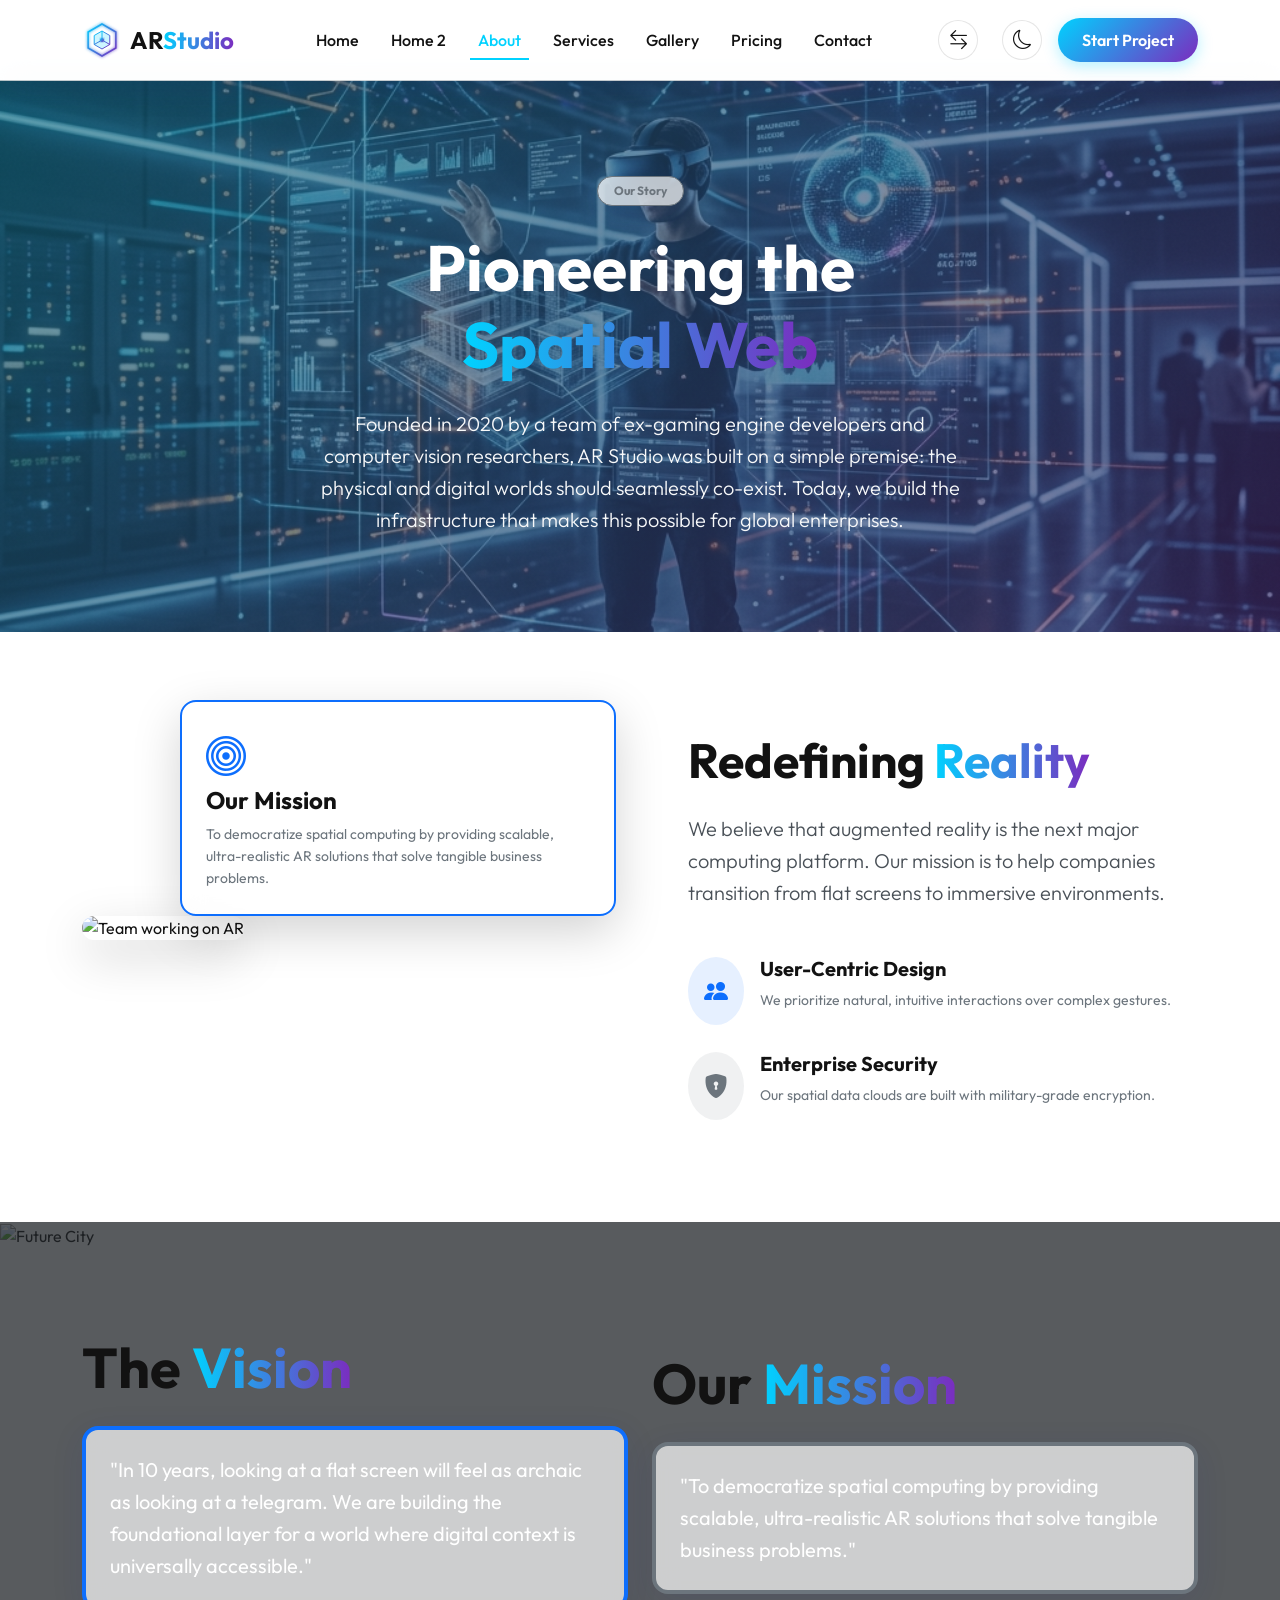
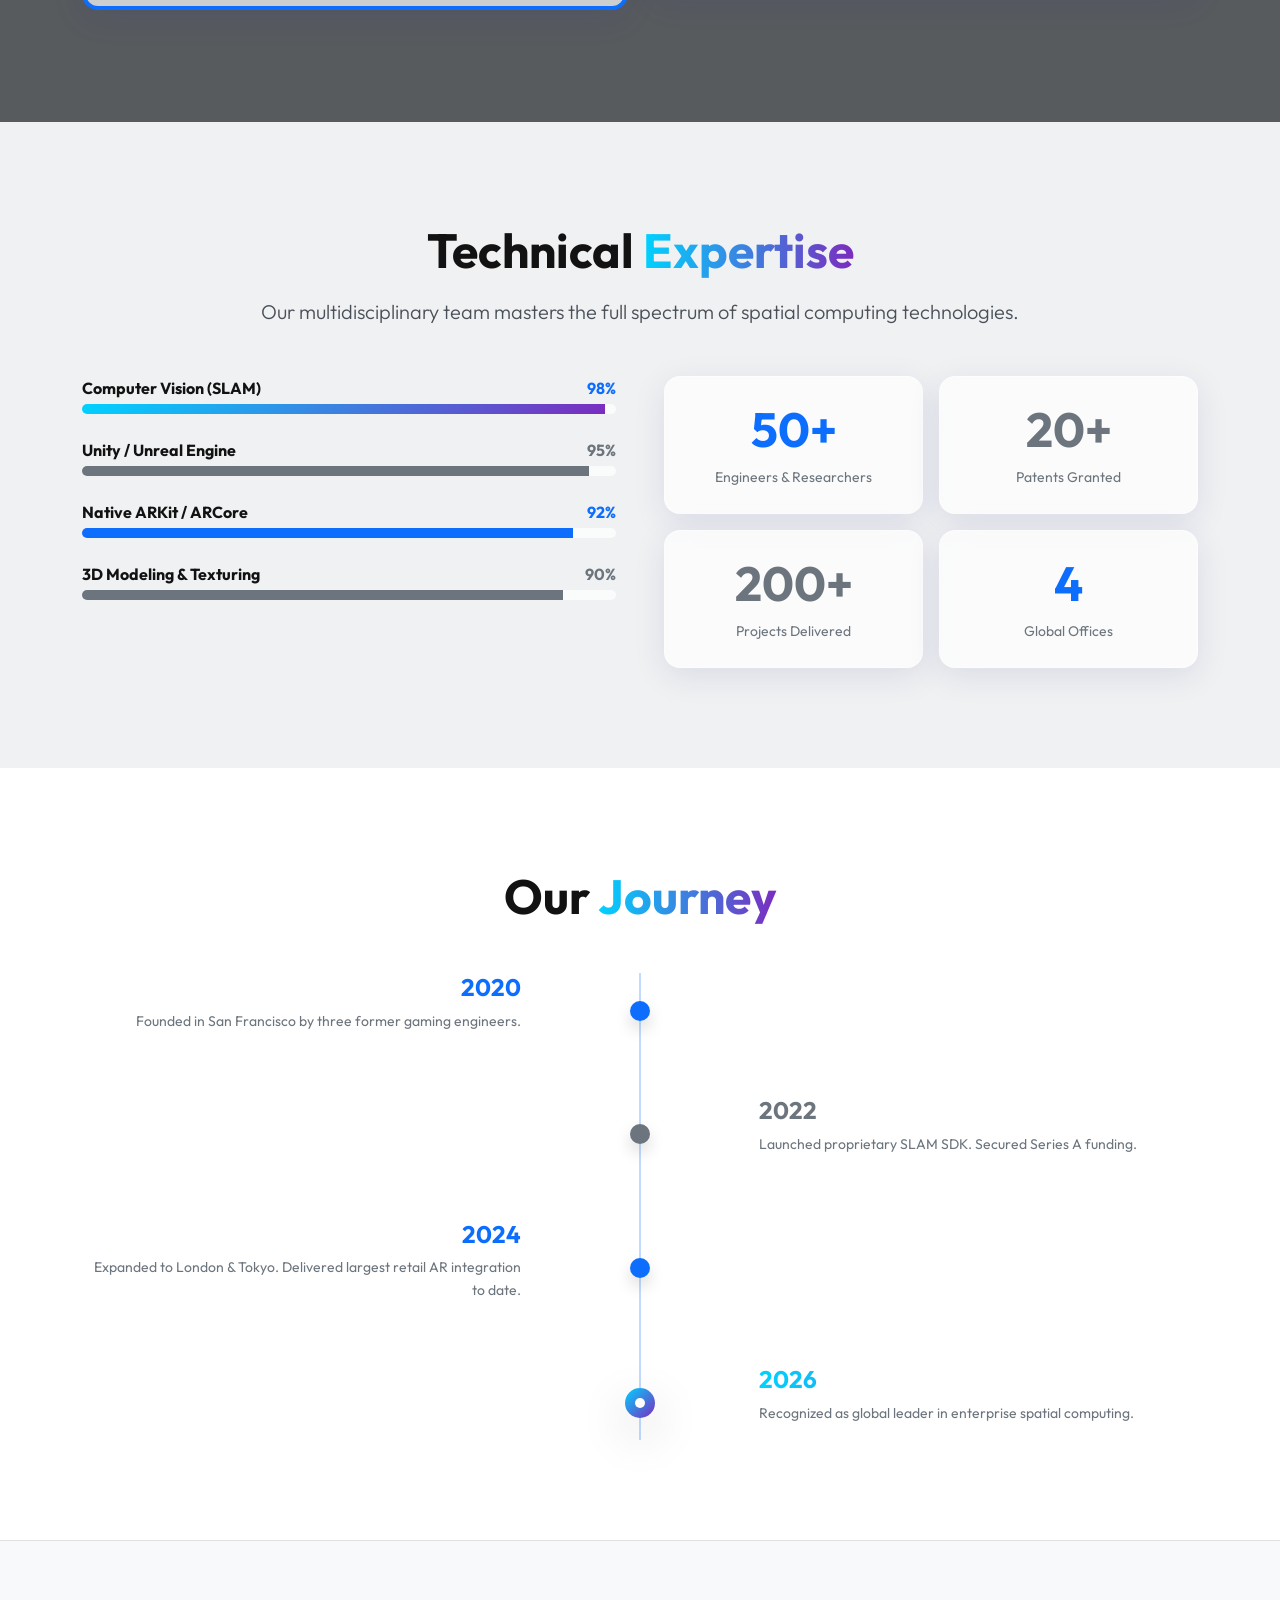
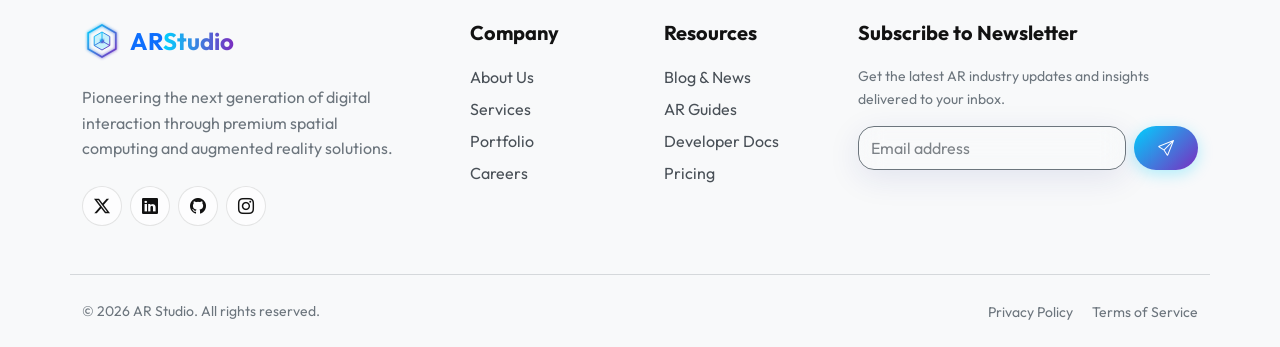
==== about.html @ 0c31b2eb "first commit" ====
<!DOCTYPE html>
<html lang="en" data-theme="dark">
<head>
    <meta charset="UTF-8">
    <meta name="viewport" content="width=device-width, initial-scale=1.0">
    <title>About Us | AR Studio</title>
    <link id="bootstrap-css" href="https://cdn.jsdelivr.net/npm/bootstrap@5.3.2/dist/css/bootstrap.min.css" rel="stylesheet">
    <link href="https://cdn.jsdelivr.net/npm/bootstrap-icons@1.11.1/font/bootstrap-icons.css" rel="stylesheet">
    <link href="assets/css/style.css" rel="stylesheet">
</head>
<body>

    <!-- Header -->
    <nav class="navbar navbar-expand-xl fixed-top scrolled">
        <div class="container">
            <a class="navbar-brand d-flex align-items-center gap-2" href="index.html">
                <img src="assets/images/logo.svg" alt="AR Studio Logo" width="40" height="40">
                <span class="fw-bold fs-4">AR<span class="text-gradient">Studio</span></span>
            </a>
            <button class="navbar-toggler btn-outline-glass border-0" type="button" data-bs-toggle="offcanvas" data-bs-target="#mobileMenu">
                <i class="bi bi-list fs-2 text-primary"></i>
            </button>
            
            <div class="collapse navbar-collapse d-none d-xl-flex" id="navbarNav">
                <ul class="navbar-nav mx-auto gap-3">
                    <li class="nav-item"><a class="nav-link" href="index.html">Home</a></li>
                    <li class="nav-item"><a class="nav-link" href="home-2.html">Home 2</a></li>
                    <li class="nav-item"><a class="nav-link" href="about.html">About</a></li>
                    <li class="nav-item"><a class="nav-link" href="services.html">Services</a></li>
                    <li class="nav-item"><a class="nav-link" href="gallery.html">Gallery</a></li>
                    <li class="nav-item"><a class="nav-link" href="pricing.html">Pricing</a></li>
                    <li class="nav-item"><a class="nav-link" href="contact.html">Contact</a></li>
                </ul>
                <div class="d-flex align-items-center gap-3">
                    <button class="theme-toggle me-2" id="rtl-toggle" aria-label="Toggle RTL" title="Toggle RTL"><i class="bi bi-arrow-left-right"></i></button>
                    <button class="theme-toggle" id="theme-toggle" aria-label="Toggle Theme">
                        <i class="bi bi-sun" id="theme-icon"></i>
                    </button>
                    <a href="booking.html" class="btn btn-primary-gradient">Start Project</a>
                </div>
            </div>
        </div>
    </nav>

    <!-- Section 1: Hero / Story -->
    <section class="position-relative d-flex align-items-center py-5" style="min-height: 60vh; margin-top: 80px;">
        <div class="position-absolute w-100 h-100 top-0 start-0 z-0">
            <img src="assets/images/about-hero-bg.png" class="w-100 h-100 object-fit-cover" alt="Augmented Reality Background">
            <div class="position-absolute top-0 start-0 w-100 h-100 bg-dark opacity-50"></div>
            <div class="position-absolute top-0 start-0 w-100 h-100 bg-gradient-primary opacity-25 mix-blend-overlay"></div>
        </div>
        <div class="container position-relative z-1 py-5">
            <div class="row justify-content-center text-center">
                <div class="col-lg-8 animate-on-scroll">
                    <div class="badge border border-secondary text-secondary rounded-pill px-3 py-2 mb-4 glass-card d-inline-block">
                        Our Story
                    </div>
                    <h1 class="display-3 fw-bold mb-4 text-white">
                        Pioneering the <br> <span class="text-gradient">Spatial Web</span>
                    </h1>
                    <p class="lead text-light mb-0 px-lg-5">
                        Founded in 2020 by a team of ex-gaming engine developers and computer vision researchers, AR Studio was built on a simple premise: the physical and digital worlds should seamlessly co-exist. Today, we build the infrastructure that makes this possible for global enterprises.
                    </p>
                </div>
            </div>
        </div>
    </section>

    <!-- Section 2: Mission -->
    <section class="section-padding">
        <div class="container">
            <div class="row align-items-center g-5">
                <div class="col-lg-6 position-relative animate-on-scroll">
                    <img src="https://picsum.photos/seed/mission1/600/700" class="img-fluid rounded-5 shadow-lg w-100" style="height: 450px; object-fit: cover;" alt="Team working on AR">
                    <div class="position-absolute bottom-0 end-0 glass-card p-4 rounded-4 mb-4 me-4 border-primary border-2 w-75 shadow-lg">
                        <i class="bi bi-bullseye fs-1 text-primary mb-3"></i>
                        <h4 class="fw-bold">Our Mission</h4>
                        <p class="text-secondary mb-0 small">To democratize spatial computing by providing scalable, ultra-realistic AR solutions that solve tangible business problems.</p>
                    </div>
                </div>
                <div class="col-lg-6 ps-lg-5 animate-on-scroll" style="transition-delay: 0.2s">
                    <h2 class="display-5 fw-bold mb-4">Redefining <span class="text-gradient">Reality</span></h2>
                    <p class="lead mb-4">We believe that augmented reality is the next major computing platform. Our mission is to help companies transition from flat screens to immersive environments.</p>
                    
                    <div class="d-flex flex-column gap-4 mt-5">
                        <div class="d-flex align-items-start gap-3">
                            <div class="bg-primary bg-opacity-10 text-primary p-3 rounded-circle">
                                <i class="bi bi-people-fill fs-4"></i>
                            </div>
                            <div>
                                <h5 class="fw-bold">User-Centric Design</h5>
                                <p class="text-secondary small">We prioritize natural, intuitive interactions over complex gestures.</p>
                            </div>
                        </div>
                        <div class="d-flex align-items-start gap-3">
                            <div class="bg-secondary bg-opacity-10 text-secondary p-3 rounded-circle">
                                <i class="bi bi-shield-lock-fill fs-4"></i>
                            </div>
                            <div>
                                <h5 class="fw-bold">Enterprise Security</h5>
                                <p class="text-secondary small">Our spatial data clouds are built with military-grade encryption.</p>
                            </div>
                        </div>
                    </div>
                </div>
            </div>
        </div>
    </section>

    <!-- Section 3: Vision -->
    <section class="py-0 position-relative">
        <div class="w-100 position-relative" style="height: 500px;">
            <img src="https://picsum.photos/seed/visionbg/1920/800" class="w-100 h-100 object-fit-cover" alt="Future City">
            <div class="position-absolute top-0 start-0 w-100 h-100 bg-dark opacity-75"></div>
            
            <div class="container h-100 position-absolute top-0 start-50 translate-middle-x z-1">
                <div class="row h-100 align-items-center">
                    <div class="col-lg-6 animate-on-scroll">
                        <h2 class="display-4 fw-bold mb-4">The <span class="text-gradient">Vision</span></h2>
                        <div class="glass-card p-4 border-start border-4 border-primary rounded-end-4 bg-opacity-75">
                            <p class="fs-5 mb-0 text-white">"In 10 years, looking at a flat screen will feel as archaic as looking at a telegram. We are building the foundational layer for a world where digital context is universally accessible."</p>
                        </div>
                    </div>
                    <div class="col-lg-6 animate-on-scroll" style="transition-delay: 0.2s">
                        <h2 class="display-4 fw-bold mb-4">Our <span class="text-gradient">Mission</span></h2>
                        <div class="glass-card p-4 border-start border-4 border-secondary rounded-end-4 bg-opacity-75">
                            <p class="fs-5 mb-0 text-white">"To democratize spatial computing by providing scalable, ultra-realistic AR solutions that solve tangible business problems."</p>
                        </div>
                    </div>
                </div>
            </div>
        </div>
    </section>

    <!-- Section 4: Technical Expertise -->
    <section class="section-padding bg-secondary bg-opacity-10">
        <div class="container">
            <div class="text-center mb-5 animate-on-scroll">
                <h2 class="display-5 fw-bold mb-3">Technical <span class="text-gradient">Expertise</span></h2>
                <p class="lead w-lg-50 mx-auto">Our multidisciplinary team masters the full spectrum of spatial computing technologies.</p>
            </div>
            
            <div class="row g-5">
                <div class="col-lg-6 animate-on-scroll">
                    <!-- Progress Bars -->
                    <div class="mb-4">
                        <div class="d-flex justify-content-between mb-1">
                            <span class="fw-bold">Computer Vision (SLAM)</span>
                            <span class="text-primary fw-bold">98%</span>
                        </div>
                        <div class="progress" style="height: 10px; background-color: var(--glass-bg);">
                            <div class="progress-bar bg-gradient-primary" role="progressbar" style="width: 98%" aria-valuenow="98" aria-valuemin="0" aria-valuemax="100"></div>
                        </div>
                    </div>
                    
                    <div class="mb-4">
                        <div class="d-flex justify-content-between mb-1">
                            <span class="fw-bold">Unity / Unreal Engine</span>
                            <span class="text-secondary fw-bold">95%</span>
                        </div>
                        <div class="progress" style="height: 10px; background-color: var(--glass-bg);">
                            <div class="progress-bar bg-secondary" role="progressbar" style="width: 95%" aria-valuenow="95" aria-valuemin="0" aria-valuemax="100"></div>
                        </div>
                    </div>
                    
                    <div class="mb-4">
                        <div class="d-flex justify-content-between mb-1">
                            <span class="fw-bold">Native ARKit / ARCore</span>
                            <span class="text-primary fw-bold">92%</span>
                        </div>
                        <div class="progress" style="height: 10px; background-color: var(--glass-bg);">
                            <div class="progress-bar bg-primary" role="progressbar" style="width: 92%" aria-valuenow="92" aria-valuemin="0" aria-valuemax="100"></div>
                        </div>
                    </div>
                    
                    <div class="mb-4">
                        <div class="d-flex justify-content-between mb-1">
                            <span class="fw-bold">3D Modeling & Texturing</span>
                            <span class="text-secondary fw-bold">90%</span>
                        </div>
                        <div class="progress" style="height: 10px; background-color: var(--glass-bg);">
                            <div class="progress-bar bg-secondary" role="progressbar" style="width: 90%" aria-valuenow="90" aria-valuemin="0" aria-valuemax="100"></div>
                        </div>
                    </div>
                </div>
                
                <div class="col-lg-6 animate-on-scroll" style="transition-delay: 0.2s">
                    <div class="row g-3">
                        <div class="col-6">
                            <div class="glass-card p-4 text-center h-100 rounded-4">
                                <h2 class="display-5 fw-bold text-primary mb-2">50+</h2>
                                <p class="text-secondary small mb-0">Engineers & Researchers</p>
                            </div>
                        </div>
                        <div class="col-6">
                            <div class="glass-card p-4 text-center h-100 rounded-4">
                                <h2 class="display-5 fw-bold text-secondary mb-2">20+</h2>
                                <p class="text-secondary small mb-0">Patents Granted</p>
                            </div>
                        </div>
                        <div class="col-6">
                            <div class="glass-card p-4 text-center h-100 rounded-4">
                                <h2 class="display-5 fw-bold text-secondary mb-2">200+</h2>
                                <p class="text-secondary small mb-0">Projects Delivered</p>
                            </div>
                        </div>
                        <div class="col-6">
                            <div class="glass-card p-4 text-center h-100 rounded-4">
                                <h2 class="display-5 fw-bold text-primary mb-2">4</h2>
                                <p class="text-secondary small mb-0">Global Offices</p>
                            </div>
                        </div>
                    </div>
                </div>
            </div>
        </div>
    </section>

    <!-- Section 5: Company Timeline -->
    <section class="section-padding">
        <div class="container">
            <div class="text-center mb-5 animate-on-scroll">
                <h2 class="display-5 fw-bold mb-3">Our <span class="text-gradient">Journey</span></h2>
            </div>
            
            <div class="position-relative w-lg-75 mx-auto">
                <!-- Vertical Line -->
                <div class="position-absolute top-0 start-50 translate-middle-x h-100 bg-primary opacity-25" style="width: 2px;"></div>
                
                <!-- Timeline Items -->
                <div class="row mb-5 align-items-center animate-on-scroll">
                    <div class="col-5 text-end pe-4">
                        <h4 class="fw-bold text-primary">2020</h4>
                        <p class="text-secondary small">Founded in San Francisco by three former gaming engineers.</p>
                    </div>
                    <div class="col-2 text-center position-relative">
                        <div class="bg-primary rounded-circle position-absolute top-50 start-50 translate-middle shadow" style="width: 20px; height: 20px; z-index: 2;"></div>
                    </div>
                    <div class="col-5 ps-4">
                        <!-- Empty -->
                    </div>
                </div>
                
                <div class="row mb-5 align-items-center animate-on-scroll">
                    <div class="col-5 pe-4 text-end">
                        <!-- Empty -->
                    </div>
                    <div class="col-2 text-center position-relative">
                        <div class="bg-secondary rounded-circle position-absolute top-50 start-50 translate-middle shadow" style="width: 20px; height: 20px; z-index: 2;"></div>
                    </div>
                    <div class="col-5 ps-4">
                        <h4 class="fw-bold text-secondary">2022</h4>
                        <p class="text-secondary small">Launched proprietary SLAM SDK. Secured Series A funding.</p>
                    </div>
                </div>
                
                <div class="row mb-5 align-items-center animate-on-scroll">
                    <div class="col-5 text-end pe-4">
                        <h4 class="fw-bold text-primary">2024</h4>
                        <p class="text-secondary small">Expanded to London & Tokyo. Delivered largest retail AR integration to date.</p>
                    </div>
                    <div class="col-2 text-center position-relative">
                        <div class="bg-primary rounded-circle position-absolute top-50 start-50 translate-middle shadow" style="width: 20px; height: 20px; z-index: 2;"></div>
                    </div>
                    <div class="col-5 ps-4">
                        <!-- Empty -->
                    </div>
                </div>
                
                <div class="row align-items-center animate-on-scroll">
                    <div class="col-5 pe-4 text-end">
                        <!-- Empty -->
                    </div>
                    <div class="col-2 text-center position-relative">
                        <div class="bg-gradient-primary rounded-circle position-absolute top-50 start-50 translate-middle shadow-lg" style="width: 30px; height: 30px; z-index: 2;">
                            <div class="bg-white rounded-circle position-absolute top-50 start-50 translate-middle" style="width: 10px; height: 10px;"></div>
                        </div>
                    </div>
                    <div class="col-5 ps-4">
                        <h4 class="fw-bold text-gradient">2026</h4>
                        <p class="text-secondary small">Recognized as global leader in enterprise spatial computing.</p>
                    </div>
                </div>
            </div>
        </div>
    </section>

    <!-- Footer (Same as index.html) -->
    <footer>
        <div class="container">
            <div class="row g-5 mb-5">
                <div class="col-lg-4">
                    <a class="d-flex align-items-center gap-2 text-decoration-none mb-4" href="index.html">
                        <img src="assets/images/logo.svg" alt="AR Studio Logo" width="40" height="40">
                        <span class="fw-bold fs-4 text-primary">AR<span class="text-gradient">Studio</span></span>
                    </a>
                    <p class="text-secondary mb-4 pe-lg-4">Pioneering the next generation of digital interaction through premium spatial computing and augmented reality solutions.</p>
                    <div class="social-icons d-flex gap-2">
                        <a href="#"><i class="bi bi-twitter-x"></i></a>
                        <a href="#"><i class="bi bi-linkedin"></i></a>
                        <a href="#"><i class="bi bi-github"></i></a>
                        <a href="#"><i class="bi bi-instagram"></i></a>
                    </div>
                </div>
                
                <div class="col-lg-2 col-md-4">
                    <h5 class="footer-title">Company</h5>
                    <ul class="list-unstyled d-flex flex-column gap-2">
                        <li><a href="about.html" class="text-decoration-none">About Us</a></li>
                        <li><a href="services.html" class="text-decoration-none">Services</a></li>
                        <li><a href="gallery.html" class="text-decoration-none">Portfolio</a></li>
                        <li><a href="contact.html" class="text-decoration-none">Careers</a></li>
                    </ul>
                </div>
                
                <div class="col-lg-2 col-md-4">
                    <h5 class="footer-title">Resources</h5>
                    <ul class="list-unstyled d-flex flex-column gap-2">
                        <li><a href="blog.html" class="text-decoration-none">Blog & News</a></li>
                        <li><a href="#" class="text-decoration-none">AR Guides</a></li>
                        <li><a href="#" class="text-decoration-none">Developer Docs</a></li>
                        <li><a href="pricing.html" class="text-decoration-none">Pricing</a></li>
                    </ul>
                </div>
                
                <div class="col-lg-4 col-md-4">
                    <h5 class="footer-title">Subscribe to Newsletter</h5>
                    <p class="text-secondary small mb-3">Get the latest AR industry updates and insights delivered to your inbox.</p>
                    <form class="d-flex gap-2">
                        <input type="email" class="form-control bg-transparent text-primary glass-card border-secondary" placeholder="Email address" required>
                        <button type="submit" class="btn btn-primary-gradient"><i class="bi bi-send"></i></button>
                    </form>
                </div>
            </div>
            
            <div class="row py-4 border-top border-secondary border-opacity-25 align-items-center">
                <div class="col-md-6 text-center text-md-start">
                    <p class="text-secondary small mb-0">&copy; 2026 AR Studio. All rights reserved.</p>
                </div>
                <div class="col-md-6 text-center text-md-end mt-3 mt-md-0">
                    <a href="#" class="text-secondary small text-decoration-none me-3">Privacy Policy</a>
                    <a href="#" class="text-secondary small text-decoration-none">Terms of Service</a>
                </div>
            </div>
        </div>
    </footer>

    <!-- Back to Top Button -->
    <a href="#" class="back-to-top d-flex align-items-center justify-content-center text-decoration-none">
        <i class="bi bi-arrow-up"></i>
    </a>

    <script src="https://cdn.jsdelivr.net/npm/bootstrap@5.3.2/dist/js/bootstrap.bundle.min.js"></script>
    <script src="assets/js/main.js"></script>
</body>
</html>
---- assets/css/style.css ----
/* Google Fonts: Outfit */
@import url('https://fonts.googleapis.com/css2?family=Outfit:wght@300;400;500;600;700;800&display=swap');

:root {
  /* Brand Colors */
  --primary-color: #00d2ff; /* Electric Blue */
  --primary-hover: #00b4d8;
  --secondary-color: #7b2cbf; /* Violet / Purple */
  --secondary-hover: #5a189a;
  
  /* Light Mode */
  --bg-primary: #ffffff;
  --bg-secondary: #f8f9fa;
  --bg-tertiary: #e9ecef;
  --text-primary: #121212;
  --text-secondary: #495057;
  --text-muted: #868e96;
  --border-color: rgba(0, 0, 0, 0.1);
  
  /* Glassmorphism Light */
  --glass-bg: rgba(255, 255, 255, 0.7);
  --glass-border: rgba(255, 255, 255, 0.4);
  --glass-shadow: 0 8px 32px 0 rgba(31, 38, 135, 0.1);
  
  /* Gradients */
  --gradient-primary: linear-gradient(135deg, var(--primary-color) 0%, var(--secondary-color) 100%);
  --gradient-text: linear-gradient(to right, var(--primary-color), var(--secondary-color));
}

[data-theme="dark"] {
  /* Dark Mode */
  --bg-primary: #0a0e17;
  --bg-secondary: #131b2c;
  --bg-tertiary: #1c263c;
  --text-primary: #ffffff;
  --text-secondary: #ced4da;
  --text-muted: #6c757d;
  --border-color: rgba(255, 255, 255, 0.1);
  
  /* Glassmorphism Dark */
  --glass-bg: rgba(19, 27, 44, 0.6);
  --glass-border: rgba(255, 255, 255, 0.05);
  --glass-shadow: 0 8px 32px 0 rgba(0, 0, 0, 0.5);
}

body {
  font-family: 'Outfit', sans-serif;
  background-color: var(--bg-primary);
  color: var(--text-primary);
  transition: background-color 0.3s ease, color 0.3s ease;
  overflow-x: hidden;
}

h1, h2, h3, h4, h5, h6 {
  font-weight: 700;
  color: var(--text-primary);
}

p {
  color: var(--text-secondary);
  line-height: 1.6;
}

a {
  color: var(--primary-color);
  text-decoration: none;
  transition: all 0.3s ease;
}

a:hover {
  color: var(--primary-hover);
}

/* Utilities */
.text-gradient {
  background: var(--gradient-text);
  -webkit-background-clip: text;
  -webkit-text-fill-color: transparent;
  background-clip: text;
  color: transparent;
}

.bg-gradient-primary {
  background: var(--gradient-primary) !important;
  color: white !important;
}

.glass-card {
  background: var(--glass-bg);
  backdrop-filter: blur(12px);
  -webkit-backdrop-filter: blur(12px);
  border: 1px solid var(--glass-border);
  box-shadow: var(--glass-shadow);
  border-radius: 16px;
  transition: transform 0.3s ease, box-shadow 0.3s ease;
}

.glass-card:hover {
  transform: translateY(-5px);
  box-shadow: 0 15px 45px 0 rgba(0, 0, 0, 0.15);
}

.section-padding {
  padding: 100px 0;
}

/* Header & Navbar */
.navbar {
  transition: all 0.4s ease;
  background: var(--glass-bg);
  backdrop-filter: blur(15px);
  -webkit-backdrop-filter: blur(15px);
  border-bottom: 1px solid var(--border-color);
  padding: 15px 0;
  box-shadow: var(--glass-shadow);
}

.navbar.scrolled {
  padding: 10px 0;
}

.navbar-brand svg {
  height: 40px;
  width: auto;
}

.nav-link {
  color: var(--text-primary) !important;
  font-weight: 500;
  position: relative;
}

.nav-link::after {
  content: '';
  position: absolute;
  width: 0;
  height: 2px;
  bottom: 0;
  left: 0;
  background-color: var(--primary-color);
  transition: width 0.3s ease;
}

.nav-link:hover::after, .nav-link.active::after {
  width: 100%;
}

.nav-link.active {
  color: var(--primary-color) !important;
}

/* Buttons */
.btn-primary-gradient {
  background: var(--gradient-primary);
  color: white;
  border: none;
  border-radius: 30px;
  padding: 10px 24px;
  font-weight: 600;
  transition: all 0.3s ease;
  box-shadow: 0 4px 15px rgba(0, 210, 255, 0.3);
}

.btn-primary-gradient:hover {
  transform: scale(1.05);
  box-shadow: 0 6px 20px rgba(123, 44, 191, 0.4);
  color: white;
}

.btn-outline-glass {
  background: transparent;
  color: var(--text-primary);
  border: 1px solid var(--primary-color);
  border-radius: 30px;
  padding: 10px 24px;
  font-weight: 600;
  transition: all 0.3s ease;
}

.btn-outline-glass:hover {
  background: var(--primary-color);
  color: white;
}

/* Theme Toggle */
.theme-toggle {
  background: transparent;
  border: none;
  color: var(--text-primary);
  font-size: 1.2rem;
  cursor: pointer;
  display: flex;
  align-items: center;
  justify-content: center;
  width: 40px;
  height: 40px;
  border-radius: 50%;
  background: var(--glass-bg);
  border: 1px solid var(--border-color);
}

/* Footer */
footer {
  background-color: var(--bg-secondary);
  border-top: 1px solid var(--border-color);
  padding-top: 80px;
}

footer .footer-title {
  color: var(--text-primary);
  font-weight: 700;
  margin-bottom: 20px;
}

footer ul li a {
  color: var(--text-secondary);
  transition: color 0.3s ease;
}

footer ul li a:hover {
  color: var(--primary-color);
  padding-left: 5px;
}

.social-icons a {
  display: inline-flex;
  align-items: center;
  justify-content: center;
  width: 40px;
  height: 40px;
  border-radius: 50%;
  background: var(--glass-bg);
  color: var(--text-primary);
  border: 1px solid var(--border-color);
  transition: all 0.3s ease;
}

.social-icons a:hover {
  background: var(--primary-color);
  color: white;
  transform: translateY(-3px);
}

/* Animations */
.animate-on-scroll {
  opacity: 0;
  transform: translateY(30px);
  transition: opacity 0.6s ease-out, transform 0.6s ease-out;
}

.animate-on-scroll.is-visible {
  opacity: 1;
  transform: translateY(0);
}

/* Floating Image */
.floating-img {
  animation: float 6s ease-in-out infinite;
}

@keyframes float {
  0% { transform: translateY(0px); }
  50% { transform: translateY(-20px); }
  100% { transform: translateY(0px); }
}

/* Custom Scrollbar */
::-webkit-scrollbar {
  width: 10px;
}

::-webkit-scrollbar-track {
  background: var(--bg-secondary);
}

::-webkit-scrollbar-thumb {
  background: var(--primary-color);
  border-radius: 5px;
}

::-webkit-scrollbar-thumb:hover {
  background: var(--secondary-color);
}

/* Responsive adjustments */
@media (max-width: 991px) {
  .offcanvas {
    background-color: var(--bg-primary);
  }
  .navbar-nav .nav-link {
    padding: 15px 0;
    border-bottom: 1px solid var(--border-color);
  }
}

/* Back to Top Button */
.back-to-top {
  position: fixed;
  visibility: hidden;
  opacity: 0;
  right: 30px;
  bottom: 30px;
  z-index: 996;
  width: 50px;
  height: 50px;
  border-radius: 50%;
  transition: all 0.4s;
  background: var(--gradient-primary);
  color: white !important;
  font-size: 24px;
  box-shadow: 0 4px 15px rgba(0, 210, 255, 0.3);
}

.back-to-top.active {
  visibility: visible;
  opacity: 1;
}

.back-to-top:hover {
  transform: translateY(-5px);
  color: white !important;
  box-shadow: 0 6px 20px rgba(123, 44, 191, 0.4);
}

/* Custom Input Placeholder */
.form-control.custom-input-light::placeholder {
  color: rgba(255, 255, 255, 0.7) !important;
}
.form-control.custom-input-light {
  color: #ffffff !important;
}

/* Fix Navbar Brand Text Color for Dark Mode */
.navbar-brand, .navbar-brand:hover, .navbar-brand:focus {
  color: var(--text-primary) !important;
}

/* Global fix for transparent input placeholders */
.form-control.bg-transparent:not(.custom-input-light)::placeholder {
  color: var(--text-secondary) !important;
  opacity: 0.7 !important;
}
.form-control.bg-transparent {
  color: var(--text-primary) !important;

/* Theme-adaptive Table Styles */
.table, .table td, .table th {
    color: var(--text-primary) !important;
    background-color: transparent !important;
}
.table-hover tbody tr:hover td, .table-hover tbody tr:hover th {
    background-color: var(--border-color) !important;
    color: var(--text-primary) !important;
}
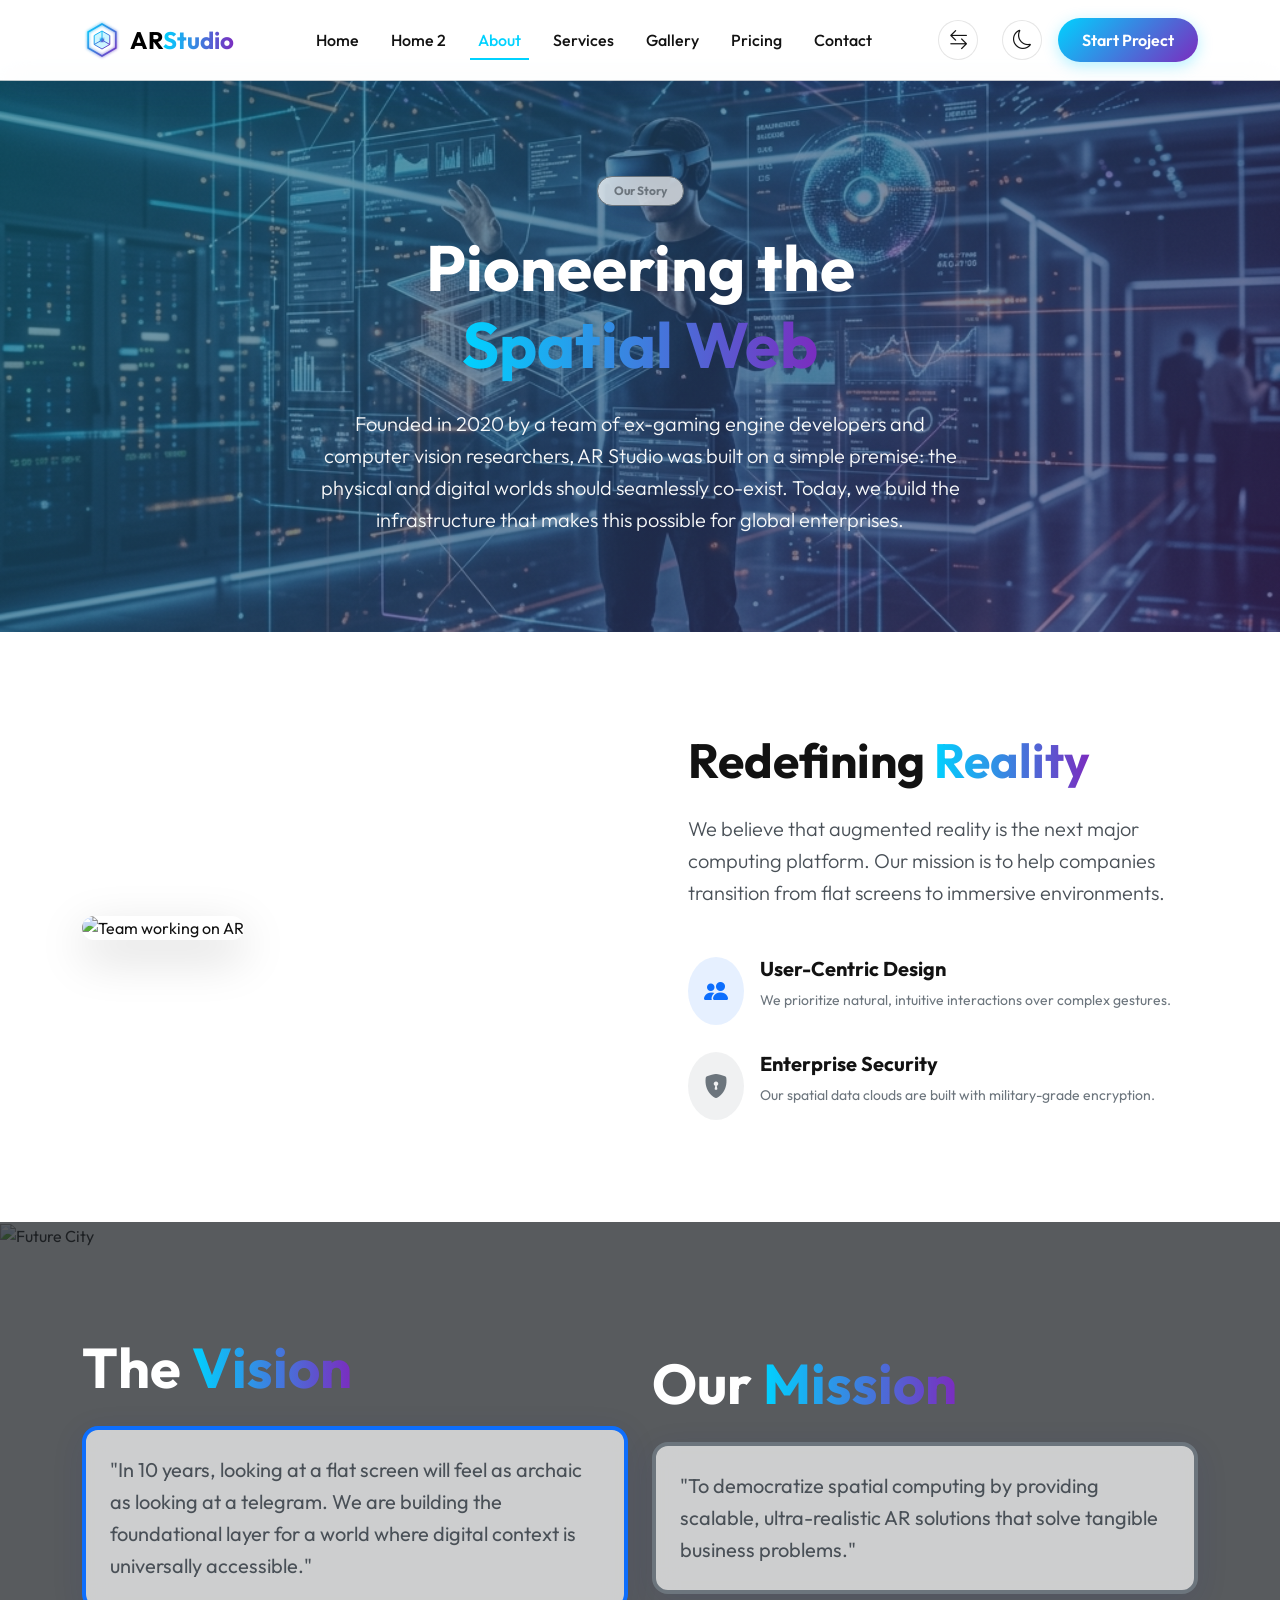
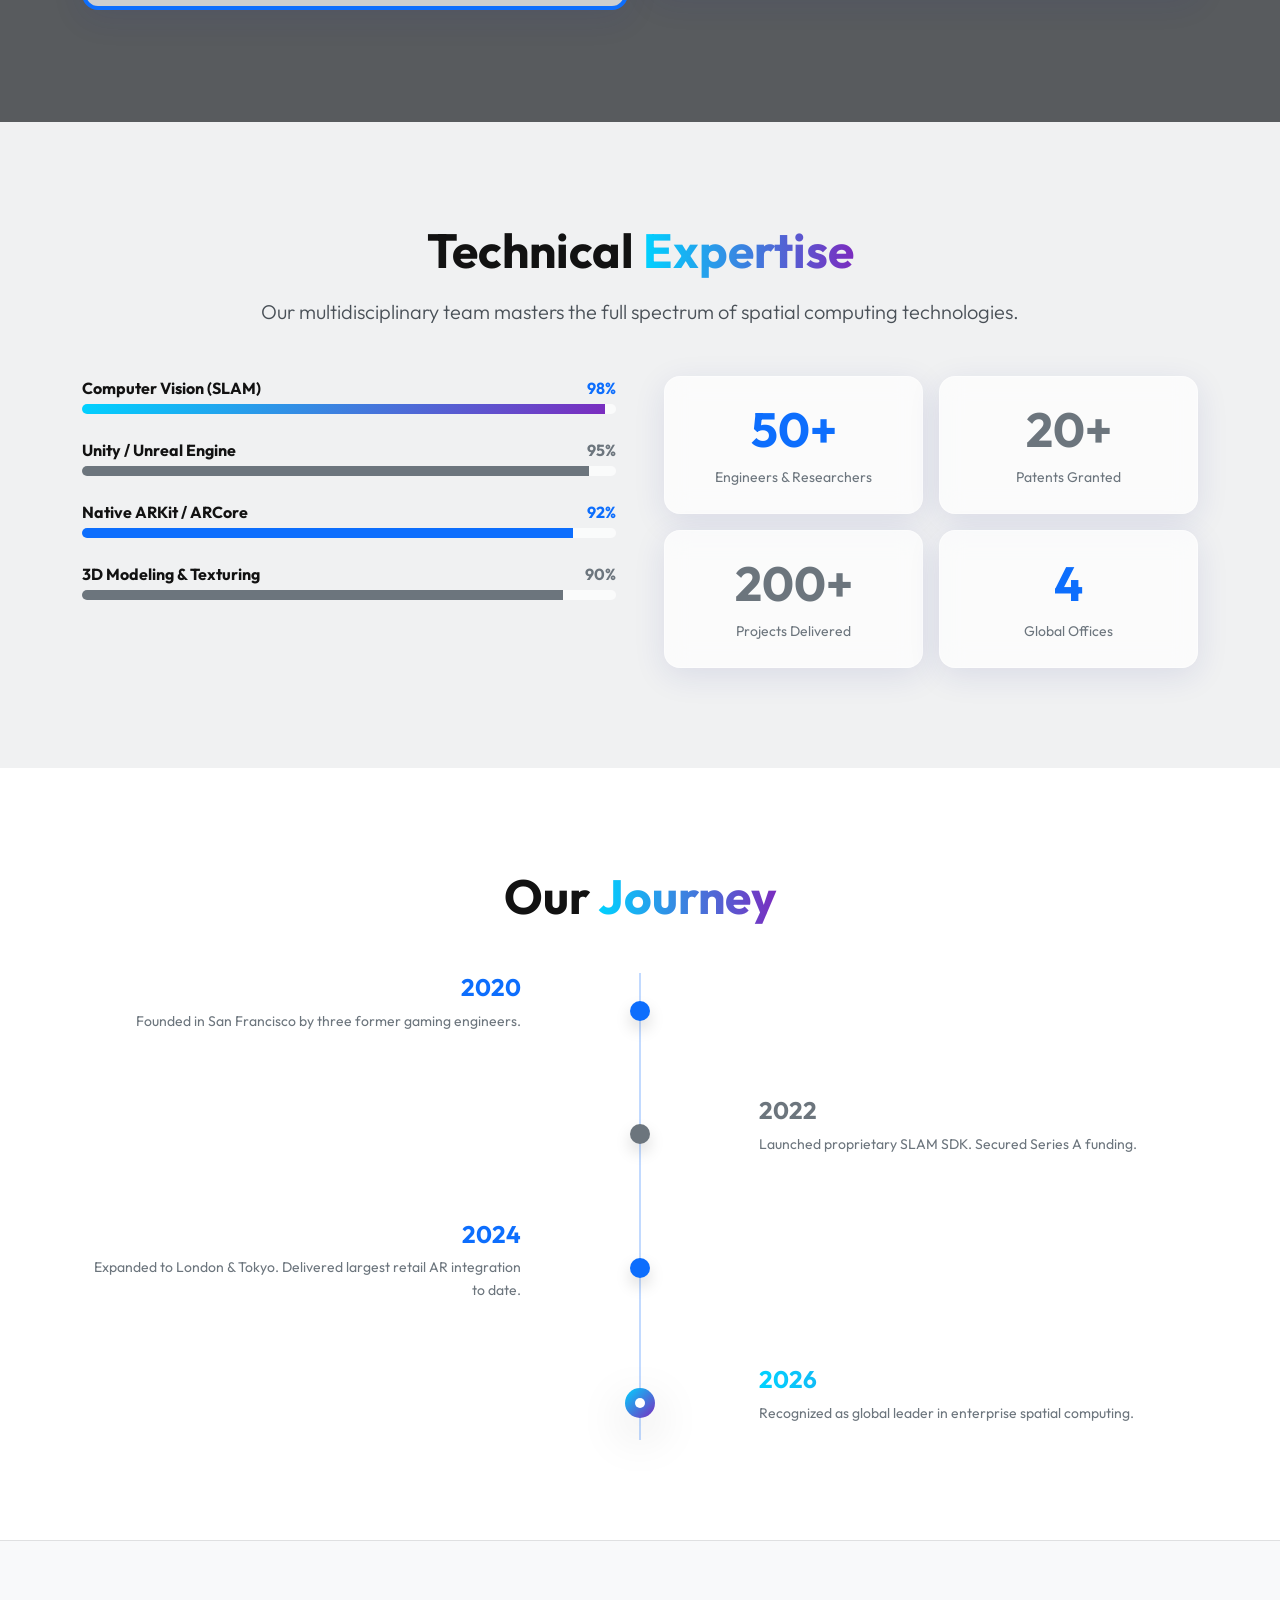
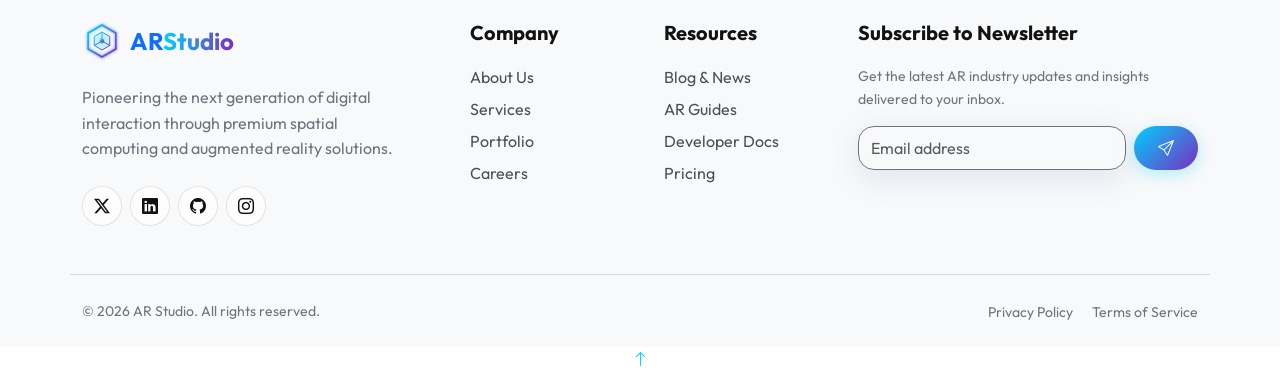
==== commit 184f9d1e: "alignment" ====
--- a/about.html
+++ b/about.html
@@ -1,13 +1,18 @@
 <!DOCTYPE html>
 <html lang="en" data-theme="dark">
+
 <head>
     <meta charset="UTF-8">
     <meta name="viewport" content="width=device-width, initial-scale=1.0">
     <title>About Us | AR Studio</title>
-    <link id="bootstrap-css" href="https://cdn.jsdelivr.net/npm/bootstrap@5.3.2/dist/css/bootstrap.min.css" rel="stylesheet">
+    <link id="bootstrap-css" href="https://cdn.jsdelivr.net/npm/bootstrap@5.3.2/dist/css/bootstrap.min.css"
+        rel="stylesheet">
     <link href="https://cdn.jsdelivr.net/npm/bootstrap-icons@1.11.1/font/bootstrap-icons.css" rel="stylesheet">
     <link href="assets/css/style.css" rel="stylesheet">
+    <!-- Favicon -->
+    <link rel="icon" type="image/svg+xml" href="assets/images/logo.svg">
 </head>
+
 <body>
 
     <!-- Header -->
@@ -17,10 +22,11 @@
                 <img src="assets/images/logo.svg" alt="AR Studio Logo" width="40" height="40">
                 <span class="fw-bold fs-4">AR<span class="text-gradient">Studio</span></span>
             </a>
-            <button class="navbar-toggler btn-outline-glass border-0" type="button" data-bs-toggle="offcanvas" data-bs-target="#mobileMenu">
+            <button class="navbar-toggler btn-outline-glass border-0" type="button" data-bs-toggle="offcanvas"
+                data-bs-target="#mobileMenu">
                 <i class="bi bi-list fs-2 text-primary"></i>
             </button>
-            
+
             <div class="collapse navbar-collapse d-none d-xl-flex" id="navbarNav">
                 <ul class="navbar-nav mx-auto gap-3">
                     <li class="nav-item"><a class="nav-link" href="index.html">Home</a></li>
@@ -32,7 +38,8 @@
                     <li class="nav-item"><a class="nav-link" href="contact.html">Contact</a></li>
                 </ul>
                 <div class="d-flex align-items-center gap-3">
-                    <button class="theme-toggle me-2" id="rtl-toggle" aria-label="Toggle RTL" title="Toggle RTL"><i class="bi bi-arrow-left-right"></i></button>
+                    <button class="theme-toggle me-2" id="rtl-toggle" aria-label="Toggle RTL" title="Toggle RTL"><i
+                            class="bi bi-arrow-left-right"></i></button>
                     <button class="theme-toggle" id="theme-toggle" aria-label="Toggle Theme">
                         <i class="bi bi-sun" id="theme-icon"></i>
                     </button>
@@ -42,24 +49,57 @@
         </div>
     </nav>
 
+    <!-- Mobile Offcanvas Menu -->
+    <div class="offcanvas offcanvas-end d-xl-none" tabindex="-1" id="mobileMenu" aria-labelledby="mobileMenuLabel">
+        <div class="offcanvas-header border-bottom border-secondary">
+            <h5 class="offcanvas-title d-flex align-items-center gap-2" id="mobileMenuLabel">
+                <img src="assets/images/logo.svg" alt="Logo" width="30" height="30">
+                AR<span class="text-gradient">Studio</span>
+            </h5>
+            <button type="button" class="btn-close btn-close-white" data-bs-dismiss="offcanvas"
+                aria-label="Close"></button>
+        </div>
+        <div class="offcanvas-body">
+            <ul class="navbar-nav gap-3 mb-4" style="display: flex !important; flex-direction: column !important; visibility: visible !important; opacity: 1 !important; height: auto !important;">
+                <li class="nav-item"><a class="nav-link" href="index.html" style="display: block !important; color: var(--text-primary) !important; visibility: visible !important; opacity: 1 !important;">Home</a></li>
+                <li class="nav-item"><a class="nav-link" href="home-2.html" style="display: block !important; color: var(--text-primary) !important; visibility: visible !important; opacity: 1 !important;">Home 2</a></li>
+                <li class="nav-item"><a class="nav-link" href="about.html" style="display: block !important; color: var(--text-primary) !important; visibility: visible !important; opacity: 1 !important;">About</a></li>
+                <li class="nav-item"><a class="nav-link" href="services.html" style="display: block !important; color: var(--text-primary) !important; visibility: visible !important; opacity: 1 !important;">Services</a></li>
+                <li class="nav-item"><a class="nav-link" href="gallery.html" style="display: block !important; color: var(--text-primary) !important; visibility: visible !important; opacity: 1 !important;">Gallery</a></li>
+                <li class="nav-item"><a class="nav-link" href="pricing.html" style="display: block !important; color: var(--text-primary) !important; visibility: visible !important; opacity: 1 !important;">Pricing</a></li>
+                <li class="nav-item"><a class="nav-link" href="contact.html" style="display: block !important; color: var(--text-primary) !important; visibility: visible !important; opacity: 1 !important;">Contact</a></li>
+            </ul>
+            <div class="d-flex align-items-center gap-3 mb-4 justify-content-center">
+                <button class="theme-toggle rtl-toggle" aria-label="Toggle RTL" title="Toggle RTL"><i class="bi bi-arrow-left-right"></i></button>
+                <button class="theme-toggle" aria-label="Toggle Theme"><i class="bi bi-sun"></i></button>
+            </div>
+            <a href="booking.html" class="btn btn-primary-gradient w-100">Start Project</a>
+        </div>
+    </div>
+
     <!-- Section 1: Hero / Story -->
     <section class="position-relative d-flex align-items-center py-5" style="min-height: 60vh; margin-top: 80px;">
         <div class="position-absolute w-100 h-100 top-0 start-0 z-0">
-            <img src="assets/images/about-hero-bg.png" class="w-100 h-100 object-fit-cover" alt="Augmented Reality Background">
+            <img src="assets/images/about-hero-bg.png" class="w-100 h-100 object-fit-cover"
+                alt="Augmented Reality Background">
             <div class="position-absolute top-0 start-0 w-100 h-100 bg-dark opacity-50"></div>
-            <div class="position-absolute top-0 start-0 w-100 h-100 bg-gradient-primary opacity-25 mix-blend-overlay"></div>
+            <div class="position-absolute top-0 start-0 w-100 h-100 bg-gradient-primary opacity-25 mix-blend-overlay">
+            </div>
         </div>
         <div class="container position-relative z-1 py-5">
             <div class="row justify-content-center text-center">
                 <div class="col-lg-8 animate-on-scroll">
-                    <div class="badge border border-secondary text-secondary rounded-pill px-3 py-2 mb-4 glass-card d-inline-block">
+                    <div
+                        class="badge border border-secondary text-secondary rounded-pill px-3 py-2 mb-4 glass-card d-inline-block">
                         Our Story
                     </div>
                     <h1 class="display-3 fw-bold mb-4 text-white">
                         Pioneering the <br> <span class="text-gradient">Spatial Web</span>
                     </h1>
                     <p class="lead text-light mb-0 px-lg-5">
-                        Founded in 2020 by a team of ex-gaming engine developers and computer vision researchers, AR Studio was built on a simple premise: the physical and digital worlds should seamlessly co-exist. Today, we build the infrastructure that makes this possible for global enterprises.
+                        Founded in 2020 by a team of ex-gaming engine developers and computer vision researchers, AR
+                        Studio was built on a simple premise: the physical and digital worlds should seamlessly
+                        co-exist. Today, we build the infrastructure that makes this possible for global enterprises.
                     </p>
                 </div>
             </div>
@@ -71,17 +111,16 @@
         <div class="container">
             <div class="row align-items-center g-5">
                 <div class="col-lg-6 position-relative animate-on-scroll">
-                    <img src="https://picsum.photos/seed/mission1/600/700" class="img-fluid rounded-5 shadow-lg w-100" style="height: 450px; object-fit: cover;" alt="Team working on AR">
-                    <div class="position-absolute bottom-0 end-0 glass-card p-4 rounded-4 mb-4 me-4 border-primary border-2 w-75 shadow-lg">
-                        <i class="bi bi-bullseye fs-1 text-primary mb-3"></i>
-                        <h4 class="fw-bold">Our Mission</h4>
-                        <p class="text-secondary mb-0 small">To democratize spatial computing by providing scalable, ultra-realistic AR solutions that solve tangible business problems.</p>
-                    </div>
+                    <img src="https://encrypted-tbn0.gstatic.com/images?q=tbn:ANd9GcSQu__mPiQfw40XCIAQCfZ4oI-A-0R20fOEAWAtbItBKQxOQlE8-NWS9yM&s=10"
+                        class="img-fluid rounded-5 shadow-lg w-100" style="height: 450px; object-fit: cover;"
+                        alt="Team working on AR">
+
                 </div>
                 <div class="col-lg-6 ps-lg-5 animate-on-scroll" style="transition-delay: 0.2s">
                     <h2 class="display-5 fw-bold mb-4">Redefining <span class="text-gradient">Reality</span></h2>
-                    <p class="lead mb-4">We believe that augmented reality is the next major computing platform. Our mission is to help companies transition from flat screens to immersive environments.</p>
-                    
+                    <p class="lead mb-4">We believe that augmented reality is the next major computing platform. Our
+                        mission is to help companies transition from flat screens to immersive environments.</p>
+
                     <div class="d-flex flex-column gap-4 mt-5">
                         <div class="d-flex align-items-start gap-3">
                             <div class="bg-primary bg-opacity-10 text-primary p-3 rounded-circle">
@@ -89,7 +128,8 @@
                             </div>
                             <div>
                                 <h5 class="fw-bold">User-Centric Design</h5>
-                                <p class="text-secondary small">We prioritize natural, intuitive interactions over complex gestures.</p>
+                                <p class="text-secondary small">We prioritize natural, intuitive interactions over
+                                    complex gestures.</p>
                             </div>
                         </div>
                         <div class="d-flex align-items-start gap-3">
@@ -98,7 +138,8 @@
                             </div>
                             <div>
                                 <h5 class="fw-bold">Enterprise Security</h5>
-                                <p class="text-secondary small">Our spatial data clouds are built with military-grade encryption.</p>
+                                <p class="text-secondary small">Our spatial data clouds are built with military-grade
+                                    encryption.</p>
                             </div>
                         </div>
                     </div>
@@ -110,21 +151,25 @@
     <!-- Section 3: Vision -->
     <section class="py-0 position-relative">
         <div class="w-100 position-relative" style="height: 500px;">
-            <img src="https://picsum.photos/seed/visionbg/1920/800" class="w-100 h-100 object-fit-cover" alt="Future City">
+            <img src="https://picsum.photos/seed/visionbg/1920/800" class="w-100 h-100 object-fit-cover"
+                alt="Future City">
             <div class="position-absolute top-0 start-0 w-100 h-100 bg-dark opacity-75"></div>
-            
+
             <div class="container h-100 position-absolute top-0 start-50 translate-middle-x z-1">
                 <div class="row h-100 align-items-center">
                     <div class="col-lg-6 animate-on-scroll">
-                        <h2 class="display-4 fw-bold mb-4">The <span class="text-gradient">Vision</span></h2>
+                        <h2 class="display-4 fw-bold mb-4 text-white">The <span class="text-gradient">Vision</span></h2>
                         <div class="glass-card p-4 border-start border-4 border-primary rounded-end-4 bg-opacity-75">
-                            <p class="fs-5 mb-0 text-white">"In 10 years, looking at a flat screen will feel as archaic as looking at a telegram. We are building the foundational layer for a world where digital context is universally accessible."</p>
+                            <p class="fs-5 mb-0">"In 10 years, looking at a flat screen will feel as archaic
+                                as looking at a telegram. We are building the foundational layer for a world where
+                                digital context is universally accessible."</p>
                         </div>
                     </div>
                     <div class="col-lg-6 animate-on-scroll" style="transition-delay: 0.2s">
-                        <h2 class="display-4 fw-bold mb-4">Our <span class="text-gradient">Mission</span></h2>
+                        <h2 class="display-4 fw-bold mb-4 text-white">Our <span class="text-gradient">Mission</span></h2>
                         <div class="glass-card p-4 border-start border-4 border-secondary rounded-end-4 bg-opacity-75">
-                            <p class="fs-5 mb-0 text-white">"To democratize spatial computing by providing scalable, ultra-realistic AR solutions that solve tangible business problems."</p>
+                            <p class="fs-5 mb-0">"To democratize spatial computing by providing scalable,
+                                ultra-realistic AR solutions that solve tangible business problems."</p>
                         </div>
                     </div>
                 </div>
@@ -137,9 +182,10 @@
         <div class="container">
             <div class="text-center mb-5 animate-on-scroll">
                 <h2 class="display-5 fw-bold mb-3">Technical <span class="text-gradient">Expertise</span></h2>
-                <p class="lead w-lg-50 mx-auto">Our multidisciplinary team masters the full spectrum of spatial computing technologies.</p>
-            </div>
-            
+                <p class="lead w-lg-50 mx-auto">Our multidisciplinary team masters the full spectrum of spatial
+                    computing technologies.</p>
+            </div>
+
             <div class="row g-5">
                 <div class="col-lg-6 animate-on-scroll">
                     <!-- Progress Bars -->
@@ -149,41 +195,45 @@
                             <span class="text-primary fw-bold">98%</span>
                         </div>
                         <div class="progress" style="height: 10px; background-color: var(--glass-bg);">
-                            <div class="progress-bar bg-gradient-primary" role="progressbar" style="width: 98%" aria-valuenow="98" aria-valuemin="0" aria-valuemax="100"></div>
-                        </div>
-                    </div>
-                    
+                            <div class="progress-bar bg-gradient-primary" role="progressbar" style="width: 98%"
+                                aria-valuenow="98" aria-valuemin="0" aria-valuemax="100"></div>
+                        </div>
+                    </div>
+
                     <div class="mb-4">
                         <div class="d-flex justify-content-between mb-1">
                             <span class="fw-bold">Unity / Unreal Engine</span>
                             <span class="text-secondary fw-bold">95%</span>
                         </div>
                         <div class="progress" style="height: 10px; background-color: var(--glass-bg);">
-                            <div class="progress-bar bg-secondary" role="progressbar" style="width: 95%" aria-valuenow="95" aria-valuemin="0" aria-valuemax="100"></div>
-                        </div>
-                    </div>
-                    
+                            <div class="progress-bar bg-secondary" role="progressbar" style="width: 95%"
+                                aria-valuenow="95" aria-valuemin="0" aria-valuemax="100"></div>
+                        </div>
+                    </div>
+
                     <div class="mb-4">
                         <div class="d-flex justify-content-between mb-1">
                             <span class="fw-bold">Native ARKit / ARCore</span>
                             <span class="text-primary fw-bold">92%</span>
                         </div>
                         <div class="progress" style="height: 10px; background-color: var(--glass-bg);">
-                            <div class="progress-bar bg-primary" role="progressbar" style="width: 92%" aria-valuenow="92" aria-valuemin="0" aria-valuemax="100"></div>
-                        </div>
-                    </div>
-                    
+                            <div class="progress-bar bg-primary" role="progressbar" style="width: 92%"
+                                aria-valuenow="92" aria-valuemin="0" aria-valuemax="100"></div>
+                        </div>
+                    </div>
+
                     <div class="mb-4">
                         <div class="d-flex justify-content-between mb-1">
                             <span class="fw-bold">3D Modeling & Texturing</span>
                             <span class="text-secondary fw-bold">90%</span>
                         </div>
                         <div class="progress" style="height: 10px; background-color: var(--glass-bg);">
-                            <div class="progress-bar bg-secondary" role="progressbar" style="width: 90%" aria-valuenow="90" aria-valuemin="0" aria-valuemax="100"></div>
-                        </div>
-                    </div>
-                </div>
-                
+                            <div class="progress-bar bg-secondary" role="progressbar" style="width: 90%"
+                                aria-valuenow="90" aria-valuemin="0" aria-valuemax="100"></div>
+                        </div>
+                    </div>
+                </div>
+
                 <div class="col-lg-6 animate-on-scroll" style="transition-delay: 0.2s">
                     <div class="row g-3">
                         <div class="col-6">
@@ -222,11 +272,12 @@
             <div class="text-center mb-5 animate-on-scroll">
                 <h2 class="display-5 fw-bold mb-3">Our <span class="text-gradient">Journey</span></h2>
             </div>
-            
+
             <div class="position-relative w-lg-75 mx-auto">
                 <!-- Vertical Line -->
-                <div class="position-absolute top-0 start-50 translate-middle-x h-100 bg-primary opacity-25" style="width: 2px;"></div>
-                
+                <div class="position-absolute top-0 start-50 translate-middle-x h-100 bg-primary opacity-25"
+                    style="width: 2px;"></div>
+
                 <!-- Timeline Items -->
                 <div class="row mb-5 align-items-center animate-on-scroll">
                     <div class="col-5 text-end pe-4">
@@ -234,46 +285,52 @@
                         <p class="text-secondary small">Founded in San Francisco by three former gaming engineers.</p>
                     </div>
                     <div class="col-2 text-center position-relative">
-                        <div class="bg-primary rounded-circle position-absolute top-50 start-50 translate-middle shadow" style="width: 20px; height: 20px; z-index: 2;"></div>
+                        <div class="bg-primary rounded-circle position-absolute top-50 start-50 translate-middle shadow"
+                            style="width: 20px; height: 20px; z-index: 2;"></div>
                     </div>
                     <div class="col-5 ps-4">
                         <!-- Empty -->
                     </div>
                 </div>
-                
+
                 <div class="row mb-5 align-items-center animate-on-scroll">
                     <div class="col-5 pe-4 text-end">
                         <!-- Empty -->
                     </div>
                     <div class="col-2 text-center position-relative">
-                        <div class="bg-secondary rounded-circle position-absolute top-50 start-50 translate-middle shadow" style="width: 20px; height: 20px; z-index: 2;"></div>
+                        <div class="bg-secondary rounded-circle position-absolute top-50 start-50 translate-middle shadow"
+                            style="width: 20px; height: 20px; z-index: 2;"></div>
                     </div>
                     <div class="col-5 ps-4">
                         <h4 class="fw-bold text-secondary">2022</h4>
                         <p class="text-secondary small">Launched proprietary SLAM SDK. Secured Series A funding.</p>
                     </div>
                 </div>
-                
+
                 <div class="row mb-5 align-items-center animate-on-scroll">
                     <div class="col-5 text-end pe-4">
                         <h4 class="fw-bold text-primary">2024</h4>
-                        <p class="text-secondary small">Expanded to London & Tokyo. Delivered largest retail AR integration to date.</p>
+                        <p class="text-secondary small">Expanded to London & Tokyo. Delivered largest retail AR
+                            integration to date.</p>
                     </div>
                     <div class="col-2 text-center position-relative">
-                        <div class="bg-primary rounded-circle position-absolute top-50 start-50 translate-middle shadow" style="width: 20px; height: 20px; z-index: 2;"></div>
+                        <div class="bg-primary rounded-circle position-absolute top-50 start-50 translate-middle shadow"
+                            style="width: 20px; height: 20px; z-index: 2;"></div>
                     </div>
                     <div class="col-5 ps-4">
                         <!-- Empty -->
                     </div>
                 </div>
-                
+
                 <div class="row align-items-center animate-on-scroll">
                     <div class="col-5 pe-4 text-end">
                         <!-- Empty -->
                     </div>
                     <div class="col-2 text-center position-relative">
-                        <div class="bg-gradient-primary rounded-circle position-absolute top-50 start-50 translate-middle shadow-lg" style="width: 30px; height: 30px; z-index: 2;">
-                            <div class="bg-white rounded-circle position-absolute top-50 start-50 translate-middle" style="width: 10px; height: 10px;"></div>
+                        <div class="bg-gradient-primary rounded-circle position-absolute top-50 start-50 translate-middle shadow-lg"
+                            style="width: 30px; height: 30px; z-index: 2;">
+                            <div class="bg-white rounded-circle position-absolute top-50 start-50 translate-middle"
+                                style="width: 10px; height: 10px;"></div>
                         </div>
                     </div>
                     <div class="col-5 ps-4">
@@ -294,7 +351,8 @@
                         <img src="assets/images/logo.svg" alt="AR Studio Logo" width="40" height="40">
                         <span class="fw-bold fs-4 text-primary">AR<span class="text-gradient">Studio</span></span>
                     </a>
-                    <p class="text-secondary mb-4 pe-lg-4">Pioneering the next generation of digital interaction through premium spatial computing and augmented reality solutions.</p>
+                    <p class="text-secondary mb-4 pe-lg-4">Pioneering the next generation of digital interaction through
+                        premium spatial computing and augmented reality solutions.</p>
                     <div class="social-icons d-flex gap-2">
                         <a href="#"><i class="bi bi-twitter-x"></i></a>
                         <a href="#"><i class="bi bi-linkedin"></i></a>
@@ -302,7 +360,7 @@
                         <a href="#"><i class="bi bi-instagram"></i></a>
                     </div>
                 </div>
-                
+
                 <div class="col-lg-2 col-md-4">
                     <h5 class="footer-title">Company</h5>
                     <ul class="list-unstyled d-flex flex-column gap-2">
@@ -312,7 +370,7 @@
                         <li><a href="contact.html" class="text-decoration-none">Careers</a></li>
                     </ul>
                 </div>
-                
+
                 <div class="col-lg-2 col-md-4">
                     <h5 class="footer-title">Resources</h5>
                     <ul class="list-unstyled d-flex flex-column gap-2">
@@ -322,17 +380,19 @@
                         <li><a href="pricing.html" class="text-decoration-none">Pricing</a></li>
                     </ul>
                 </div>
-                
+
                 <div class="col-lg-4 col-md-4">
                     <h5 class="footer-title">Subscribe to Newsletter</h5>
-                    <p class="text-secondary small mb-3">Get the latest AR industry updates and insights delivered to your inbox.</p>
+                    <p class="text-secondary small mb-3">Get the latest AR industry updates and insights delivered to
+                        your inbox.</p>
                     <form class="d-flex gap-2">
-                        <input type="email" class="form-control bg-transparent text-primary glass-card border-secondary" placeholder="Email address" required>
+                        <input type="email" class="form-control bg-transparent text-primary glass-card border-secondary"
+                            placeholder="Email address" required>
                         <button type="submit" class="btn btn-primary-gradient"><i class="bi bi-send"></i></button>
                     </form>
                 </div>
             </div>
-            
+
             <div class="row py-4 border-top border-secondary border-opacity-25 align-items-center">
                 <div class="col-md-6 text-center text-md-start">
                     <p class="text-secondary small mb-0">&copy; 2026 AR Studio. All rights reserved.</p>
@@ -353,4 +413,5 @@
     <script src="https://cdn.jsdelivr.net/npm/bootstrap@5.3.2/dist/js/bootstrap.bundle.min.js"></script>
     <script src="assets/js/main.js"></script>
 </body>
+
 </html>
--- a/assets/css/style.css
+++ b/assets/css/style.css
@@ -43,12 +43,15 @@
   --glass-shadow: 0 8px 32px 0 rgba(0, 0, 0, 0.5);
 }
 
+html, body {
+  overflow-x: clip;
+}
+
 body {
   font-family: 'Outfit', sans-serif;
   background-color: var(--bg-primary);
   color: var(--text-primary);
   transition: background-color 0.3s ease, color 0.3s ease;
-  overflow-x: hidden;
 }
 
 h1, h2, h3, h4, h5, h6 {
@@ -269,53 +272,6 @@
   width: 10px;
 }
 
-::-webkit-scrollbar-track {
-  background: var(--bg-secondary);
-}
-
-::-webkit-scrollbar-thumb {
-  background: var(--primary-color);
-  border-radius: 5px;
-}
-
-::-webkit-scrollbar-thumb:hover {
-  background: var(--secondary-color);
-}
-
-/* Responsive adjustments */
-@media (max-width: 991px) {
-  .offcanvas {
-    background-color: var(--bg-primary);
-  }
-  .navbar-nav .nav-link {
-    padding: 15px 0;
-    border-bottom: 1px solid var(--border-color);
-  }
-}
-
-/* Back to Top Button */
-.back-to-top {
-  position: fixed;
-  visibility: hidden;
-  opacity: 0;
-  right: 30px;
-  bottom: 30px;
-  z-index: 996;
-  width: 50px;
-  height: 50px;
-  border-radius: 50%;
-  transition: all 0.4s;
-  background: var(--gradient-primary);
-  color: white !important;
-  font-size: 24px;
-  box-shadow: 0 4px 15px rgba(0, 210, 255, 0.3);
-}
-
-.back-to-top.active {
-  visibility: visible;
-  opacity: 1;
-}
-
 .back-to-top:hover {
   transform: translateY(-5px);
   color: white !important;
@@ -330,25 +286,19 @@
   color: #ffffff !important;
 }
 
-/* Fix Navbar Brand Text Color for Dark Mode */
-.navbar-brand, .navbar-brand:hover, .navbar-brand:focus {
-  color: var(--text-primary) !important;
-}
-
-/* Global fix for transparent input placeholders */
-.form-control.bg-transparent:not(.custom-input-light)::placeholder {
-  color: var(--text-secondary) !important;
-  opacity: 0.7 !important;
-}
-.form-control.bg-transparent {
-  color: var(--text-primary) !important;
-
-/* Theme-adaptive Table Styles */
-.table, .table td, .table th {
-    color: var(--text-primary) !important;
-    background-color: transparent !important;
 }
 .table-hover tbody tr:hover td, .table-hover tbody tr:hover th {
     background-color: var(--border-color) !important;
     color: var(--text-primary) !important;
 }
+
+/* Responsive Global Fixes */
+img, video, svg {
+  max-width: 100%;
+  height: auto;
+}
+
+/* Offcanvas Theme Support */
+.offcanvas { background-color: var(--bg-primary) !important; color: var(--text-primary) !important; }
+.offcanvas .btn-close { filter: var(--text-primary) == #ffffff ? invert(1) grayscale(100%) brightness(200%) : none; }
+[data-theme=dark] .offcanvas .btn-close { filter: invert(1) grayscale(100%) brightness(200%); }
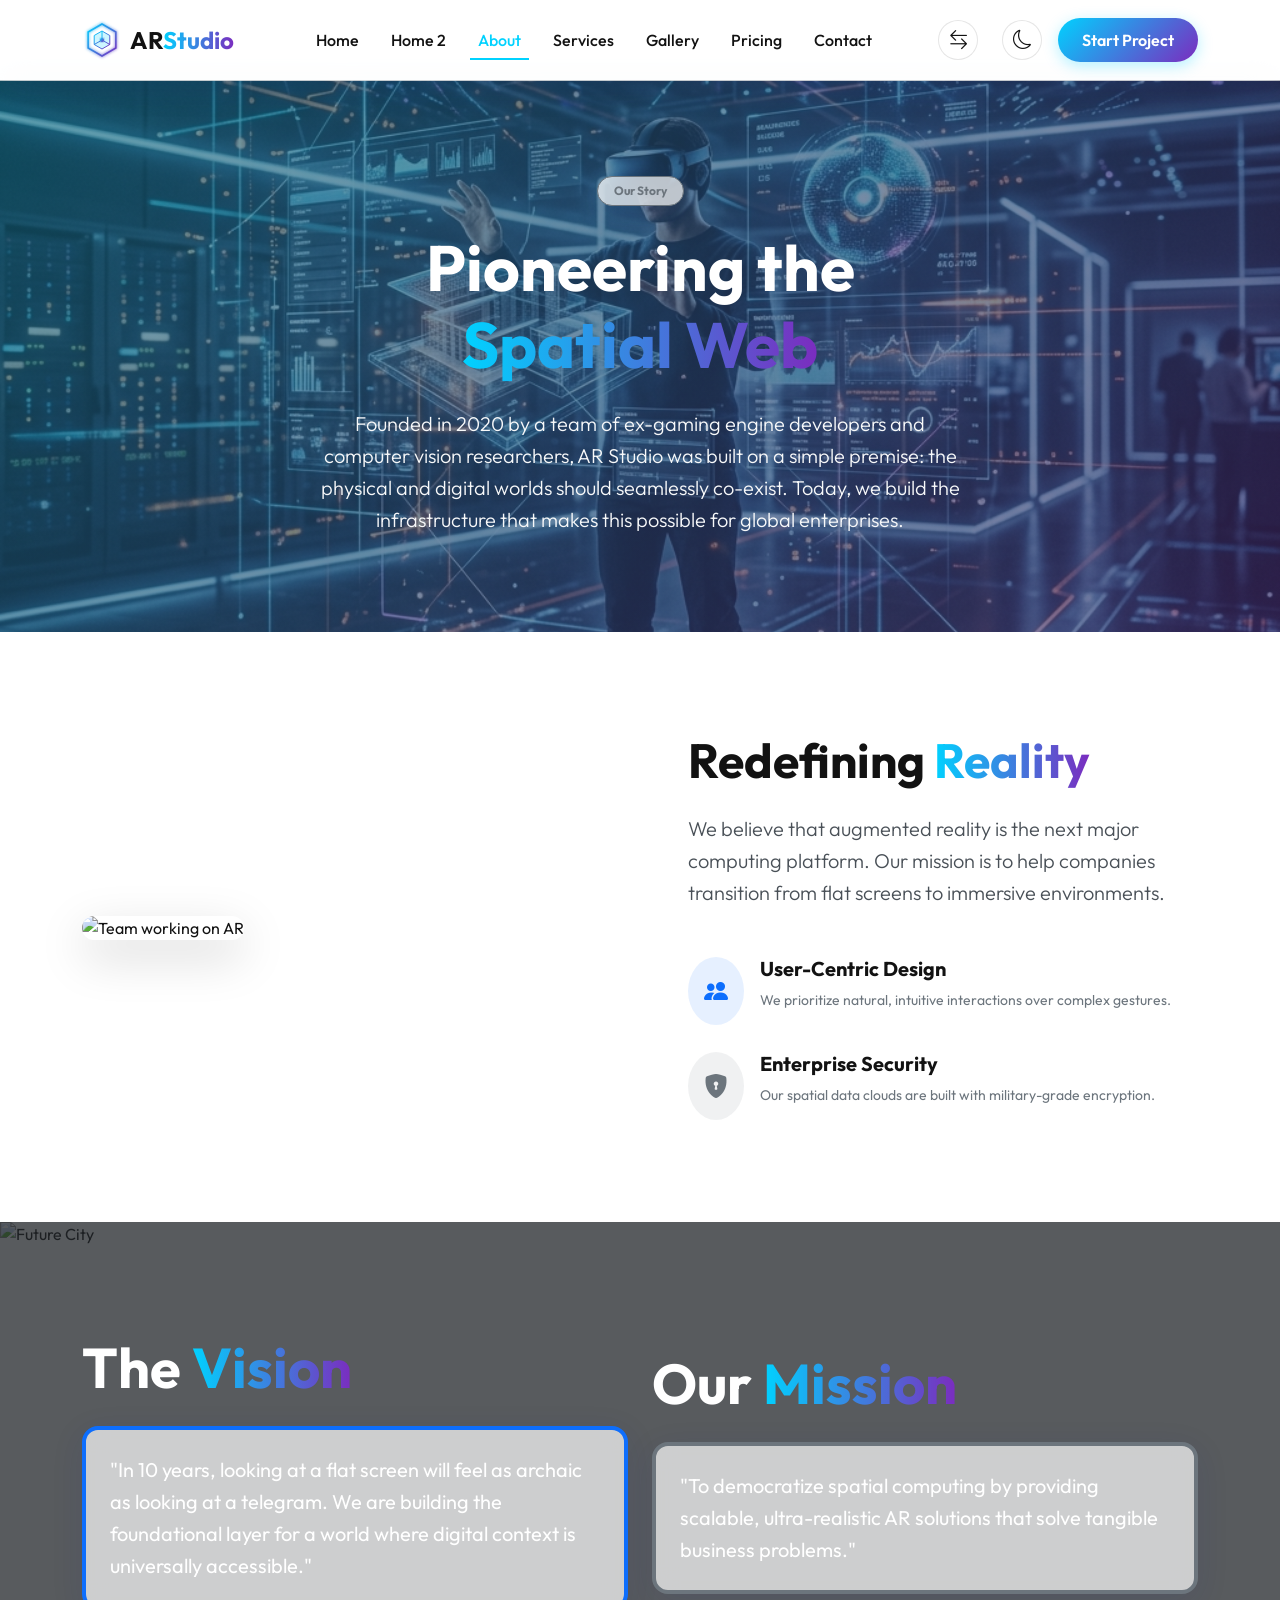
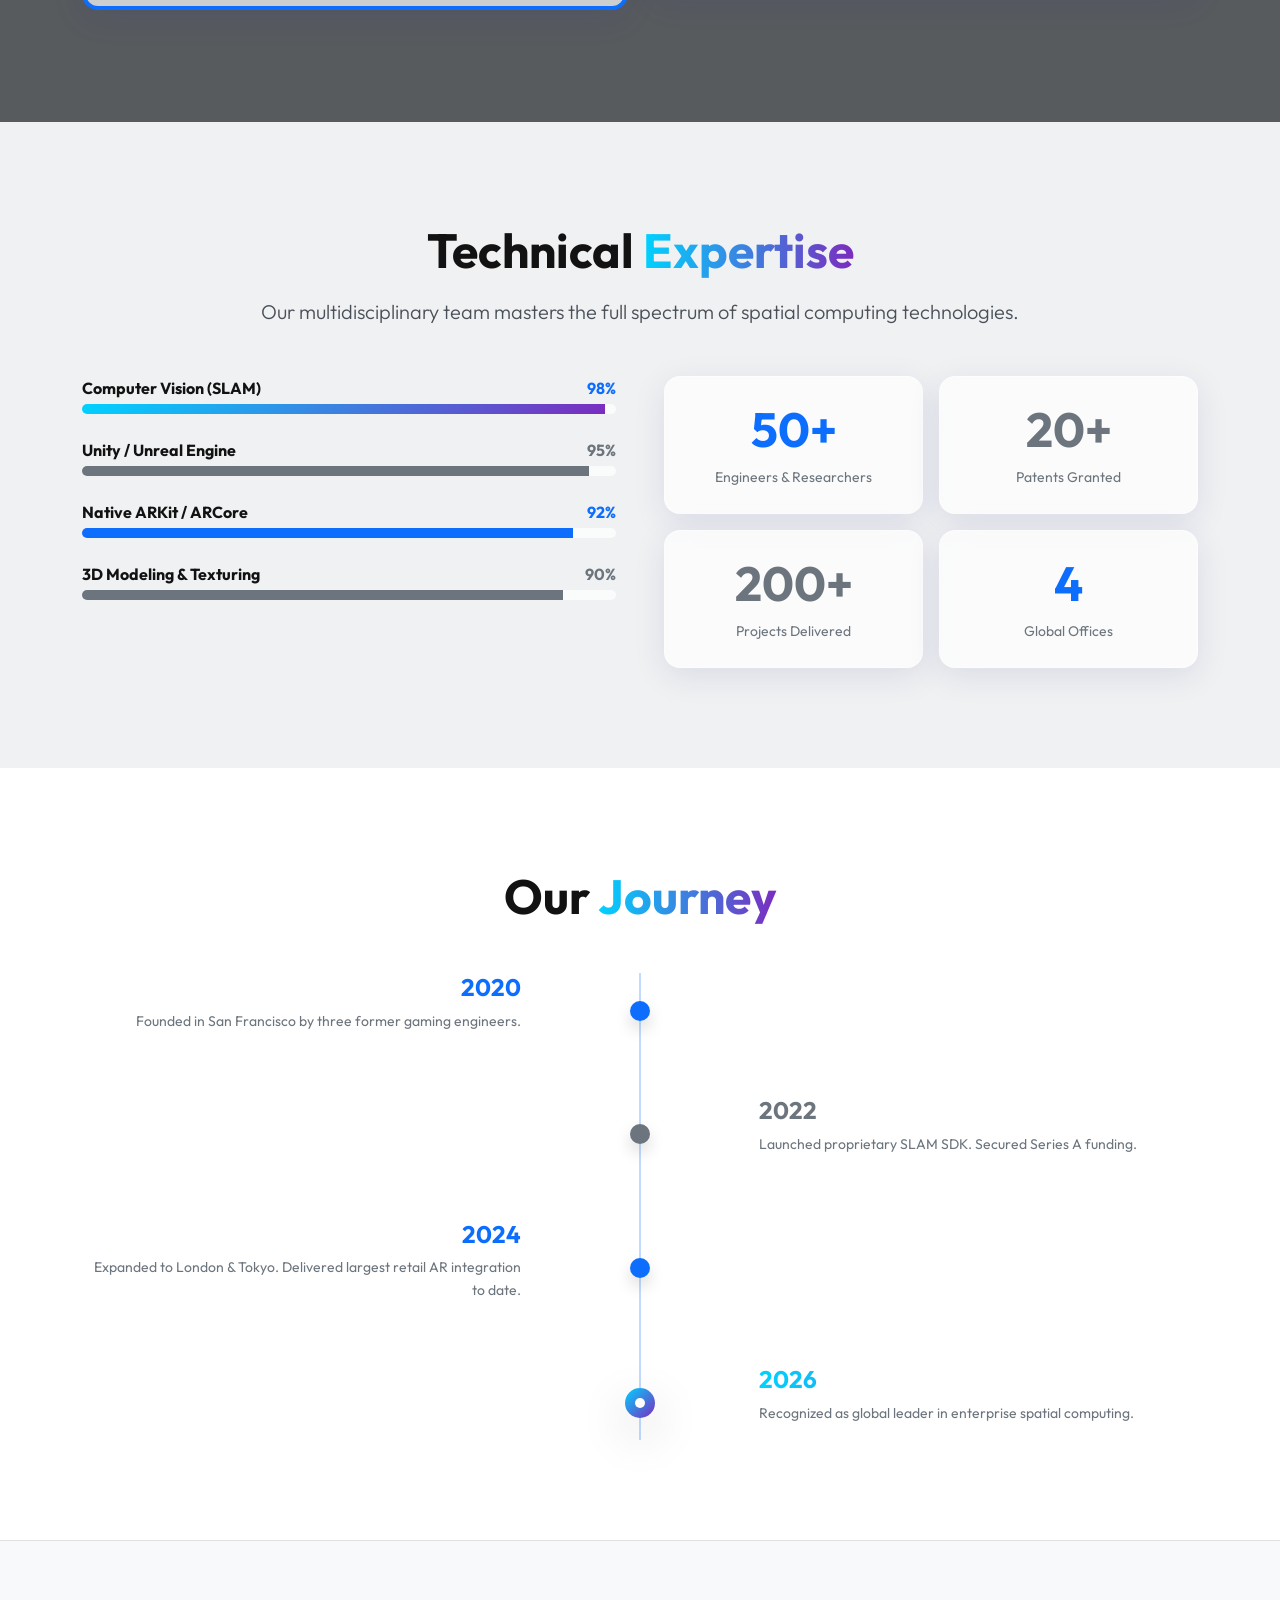
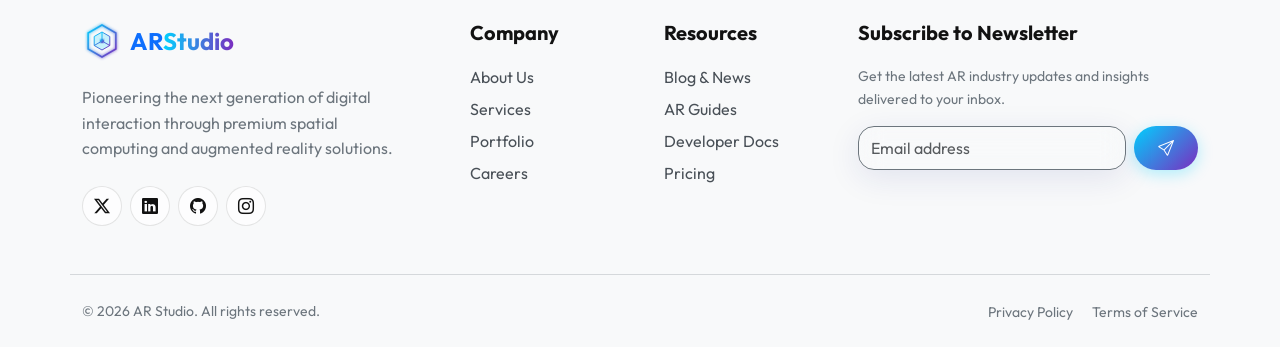
==== commit 4feb63ff: "corrections" ====
--- a/about.html
+++ b/about.html
@@ -149,28 +149,26 @@
     </section>
 
     <!-- Section 3: Vision -->
-    <section class="py-0 position-relative">
-        <div class="w-100 position-relative" style="height: 500px;">
-            <img src="https://picsum.photos/seed/visionbg/1920/800" class="w-100 h-100 object-fit-cover"
-                alt="Future City">
-            <div class="position-absolute top-0 start-0 w-100 h-100 bg-dark opacity-75"></div>
-
-            <div class="container h-100 position-absolute top-0 start-50 translate-middle-x z-1">
-                <div class="row h-100 align-items-center">
-                    <div class="col-lg-6 animate-on-scroll">
-                        <h2 class="display-4 fw-bold mb-4 text-white">The <span class="text-gradient">Vision</span></h2>
-                        <div class="glass-card p-4 border-start border-4 border-primary rounded-end-4 bg-opacity-75">
-                            <p class="fs-5 mb-0">"In 10 years, looking at a flat screen will feel as archaic
-                                as looking at a telegram. We are building the foundational layer for a world where
-                                digital context is universally accessible."</p>
-                        </div>
-                    </div>
-                    <div class="col-lg-6 animate-on-scroll" style="transition-delay: 0.2s">
-                        <h2 class="display-4 fw-bold mb-4 text-white">Our <span class="text-gradient">Mission</span></h2>
-                        <div class="glass-card p-4 border-start border-4 border-secondary rounded-end-4 bg-opacity-75">
-                            <p class="fs-5 mb-0">"To democratize spatial computing by providing scalable,
-                                ultra-realistic AR solutions that solve tangible business problems."</p>
-                        </div>
+    <section class="py-5 position-relative d-flex align-items-center" style="min-height: 500px;">
+        <!-- Background -->
+        <img src="https://picsum.photos/seed/visionbg/1920/800" class="position-absolute w-100 h-100 object-fit-cover top-0 start-0 z-0" alt="Future City">
+        <div class="position-absolute top-0 start-0 w-100 h-100 bg-dark opacity-75 z-0"></div>
+
+        <div class="container position-relative z-1">
+            <div class="row align-items-center g-4">
+                <div class="col-lg-6 animate-on-scroll">
+                    <h2 class="display-4 fw-bold mb-4 text-white">The <span class="text-gradient">Vision</span></h2>
+                    <div class="glass-card p-4 border-start border-4 border-primary rounded-end-4 bg-opacity-75">
+                        <p class="fs-5 mb-0 text-white">"In 10 years, looking at a flat screen will feel as archaic
+                            as looking at a telegram. We are building the foundational layer for a world where
+                            digital context is universally accessible."</p>
+                    </div>
+                </div>
+                <div class="col-lg-6 animate-on-scroll" style="transition-delay: 0.2s">
+                    <h2 class="display-4 fw-bold mb-4 text-white">Our <span class="text-gradient">Mission</span></h2>
+                    <div class="glass-card p-4 border-start border-4 border-secondary rounded-end-4 bg-opacity-75">
+                        <p class="fs-5 mb-0 text-white">"To democratize spatial computing by providing scalable,
+                            ultra-realistic AR solutions that solve tangible business problems."</p>
                     </div>
                 </div>
             </div>
--- a/assets/css/style.css
+++ b/assets/css/style.css
@@ -75,6 +75,14 @@
 }
 
 /* Utilities */
+.navbar-brand {
+  color: var(--text-primary) !important;
+}
+
+.navbar-brand:hover {
+  color: var(--text-primary) !important;
+}
+
 .text-gradient {
   background: var(--gradient-text);
   -webkit-background-clip: text;
@@ -286,7 +294,22 @@
   color: #ffffff !important;
 }
 
-}
+/* Global Form Input Dark Theme Fix */
+[data-theme="dark"] .form-control,
+[data-theme="dark"] .form-select {
+  color: var(--text-primary) !important;
+}
+
+[data-theme="dark"] .form-control::placeholder {
+  color: var(--text-secondary) !important;
+  opacity: 0.7;
+}
+
+[data-theme="dark"] .form-control:focus,
+[data-theme="dark"] .form-select:focus {
+  color: var(--text-primary) !important;
+}
+
 .table-hover tbody tr:hover td, .table-hover tbody tr:hover th {
     background-color: var(--border-color) !important;
     color: var(--text-primary) !important;
@@ -298,7 +321,55 @@
   height: auto;
 }
 
+/* Accordion Customization */
+.accordion-button {
+  color: var(--text-primary);
+  background-color: transparent !important;
+}
+
+.accordion-button:not(.collapsed) {
+  color: var(--primary-color);
+  background-color: transparent !important;
+  box-shadow: none;
+}
+
+[data-theme="dark"] .accordion-button::after {
+  filter: invert(1);
+}
+
+[data-theme="dark"] .accordion-button:not(.collapsed)::after {
+  filter: none;
+}
+
 /* Offcanvas Theme Support */
 .offcanvas { background-color: var(--bg-primary) !important; color: var(--text-primary) !important; }
-.offcanvas .btn-close { filter: var(--text-primary) == #ffffff ? invert(1) grayscale(100%) brightness(200%) : none; }
 [data-theme=dark] .offcanvas .btn-close { filter: invert(1) grayscale(100%) brightness(200%); }
+
+/* Back to Top Button */
+.back-to-top {
+    position: fixed;
+    bottom: 30px;
+    right: 30px;
+    width: 45px;
+    height: 45px;
+    background: var(--primary-gradient);
+    color: #fff;
+    border-radius: 50%;
+    box-shadow: 0 4px 15px rgba(0, 210, 255, 0.3);
+    z-index: 999;
+    opacity: 0;
+    visibility: hidden;
+    transition: all 0.3s ease;
+    font-size: 1.25rem;
+}
+
+.back-to-top.active {
+    opacity: 1;
+    visibility: visible;
+}
+
+.back-to-top:hover {
+    transform: translateY(-5px);
+    box-shadow: 0 6px 20px rgba(0, 210, 255, 0.6);
+    color: #fff;
+}
